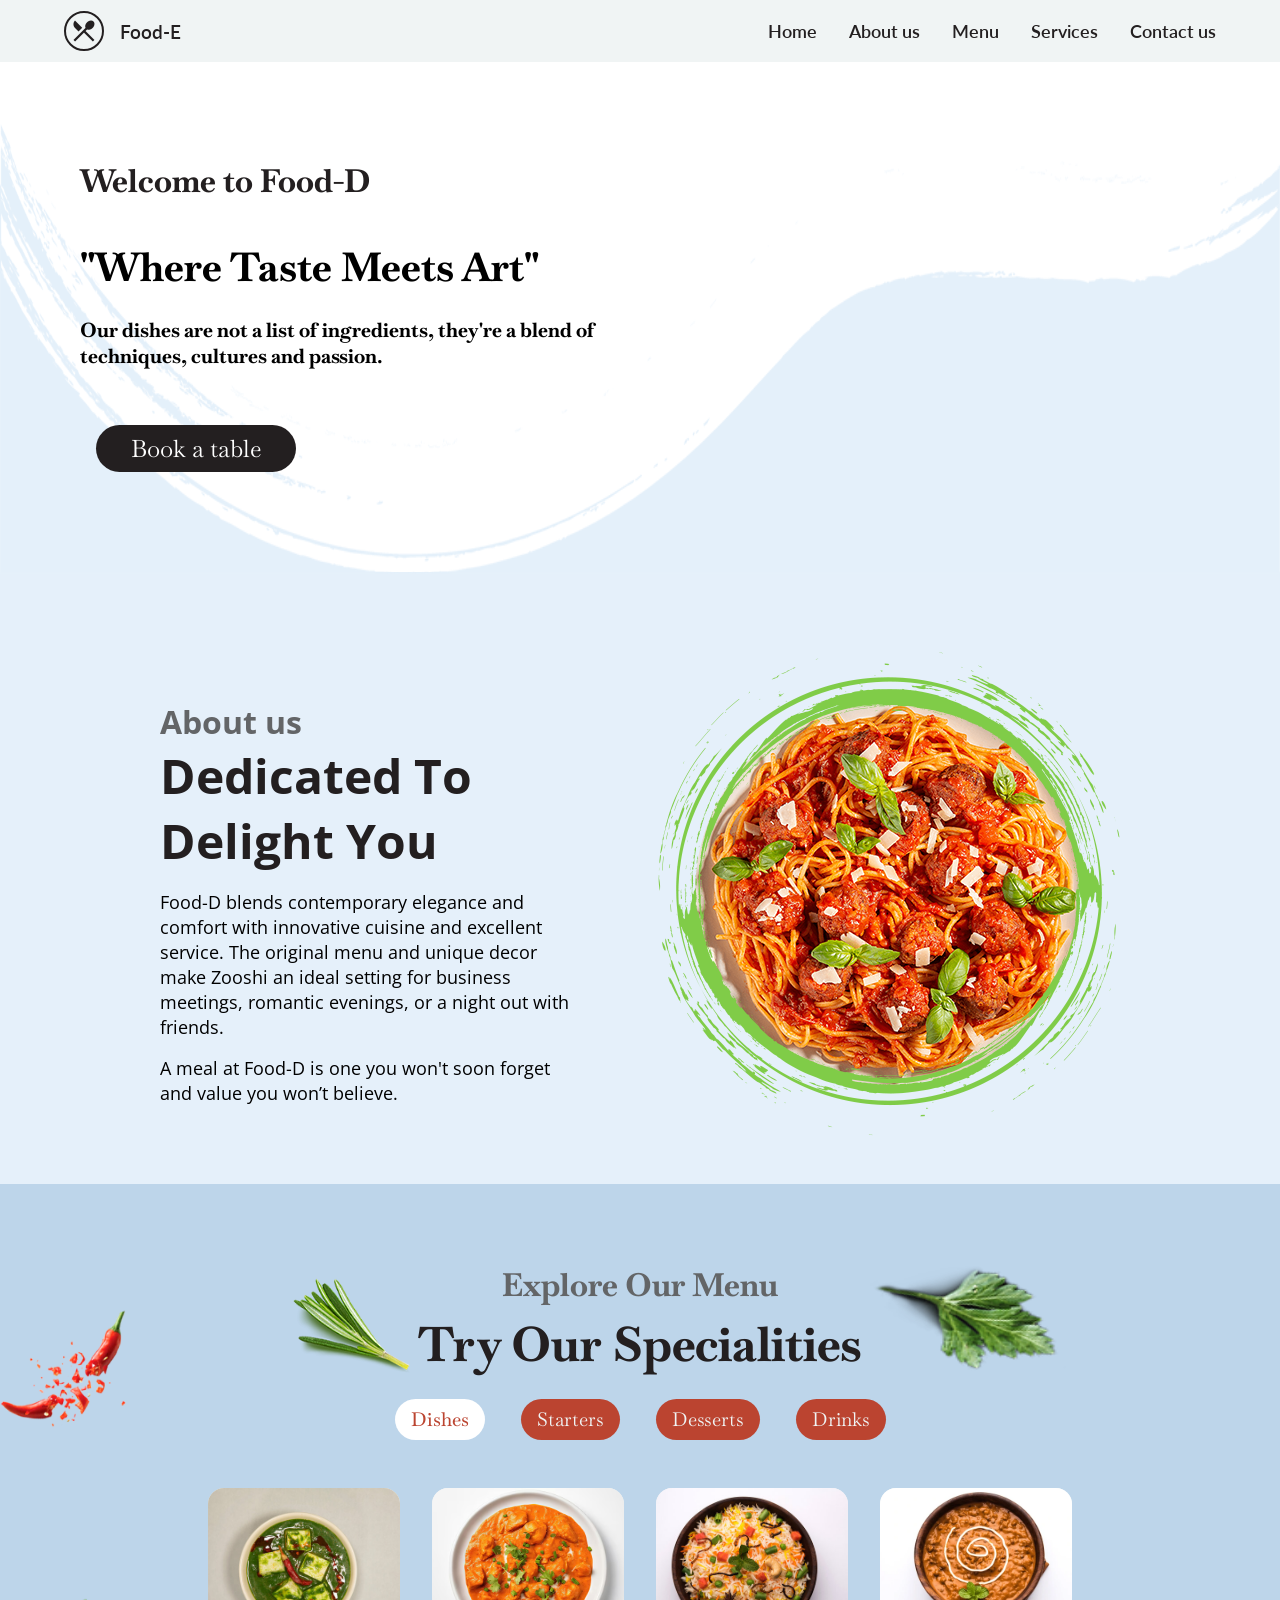
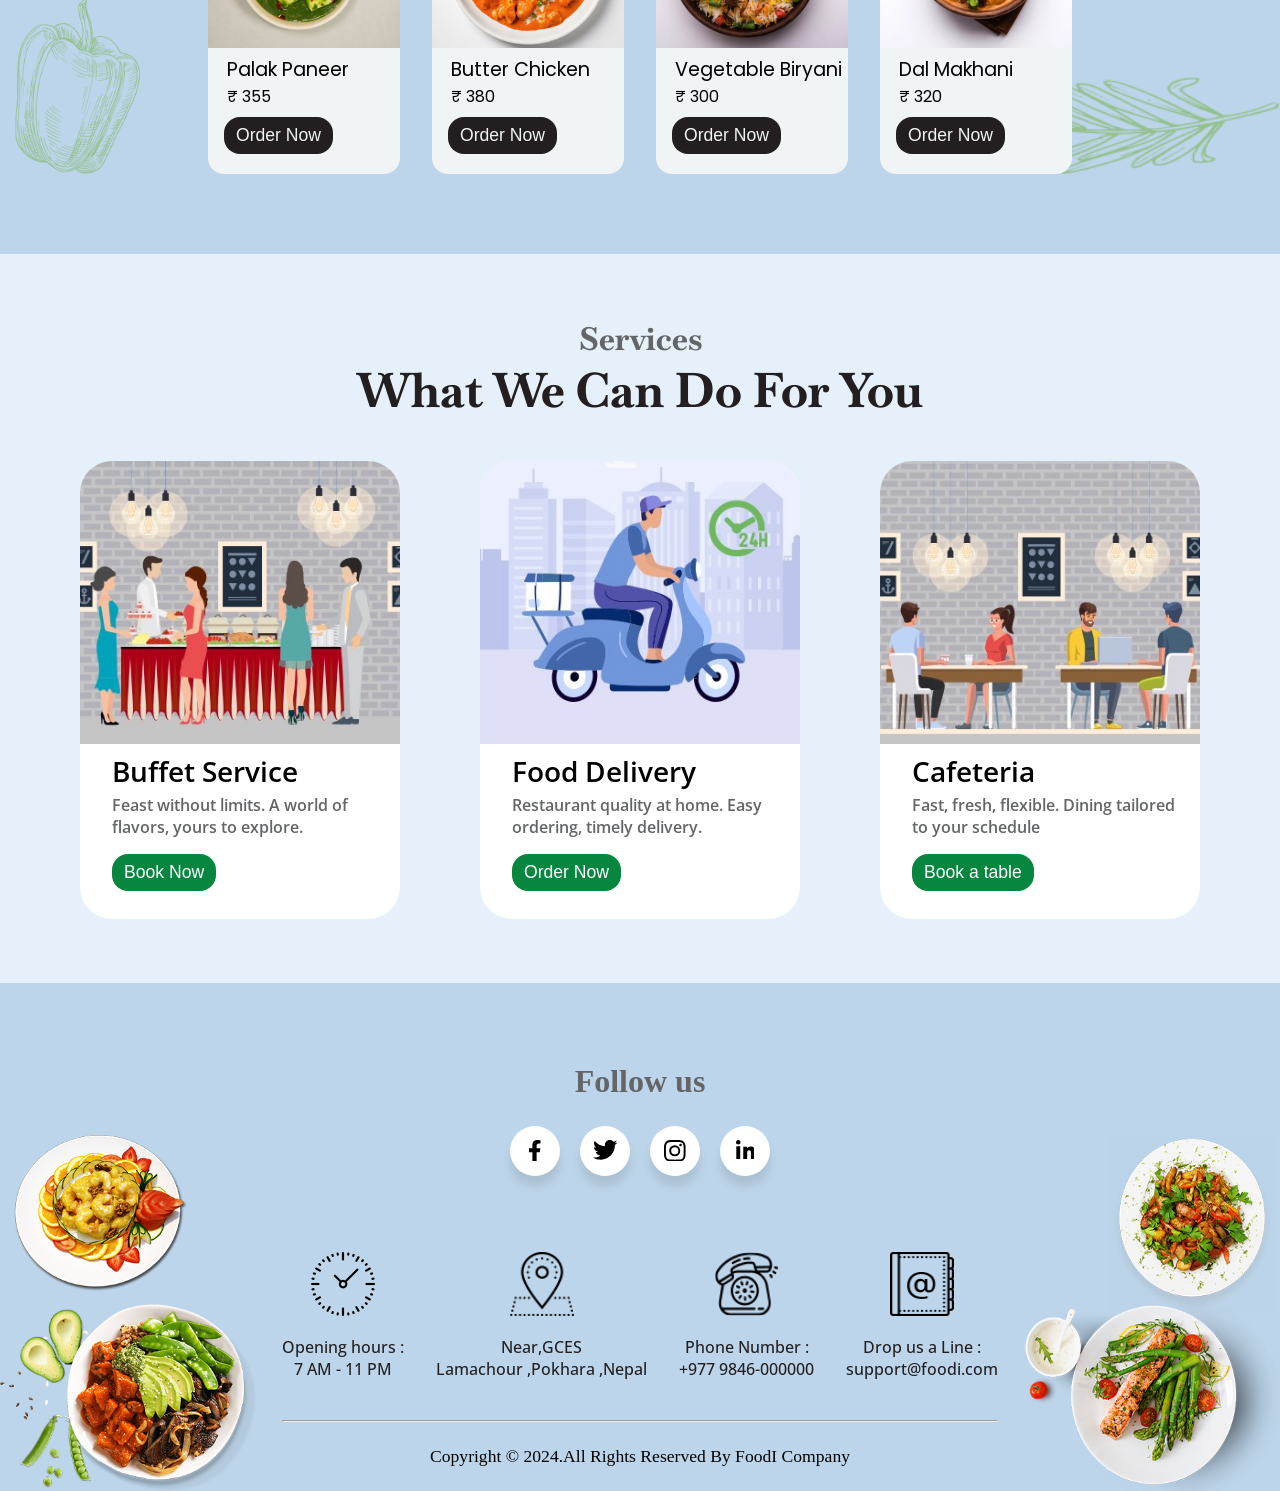
==== index.html @ cd5e3d73 "File Re-Uploaded" ====
<!DOCTYPE html>
<html lang="en">

<head>
  <meta charset="UTF-8">
  <meta name="viewport" content="width=device-width, initial-scale=1.0">
  <title>FOOD-E </title>
  <link rel="preconnect" href="https://fonts.googleapis.com">
  <link rel="preconnect" href="https://fonts.gstatic.com" crossorigin>
  <link
    href="https://fonts.googleapis.com/css2?family=Baskervville:ital@0;1&family=Lato:ital,wght@0,100;0,300;0,400;0,700;0,900;1,100;1,300;1,400;1,700;1,900&family=Open+Sans:ital,wght@0,300..800;1,300..800&family=Playfair+Display:ital,wght@0,400..900;1,400..900&display=swap"
    rel="stylesheet">
  <link rel="stylesheet"
    href="https://fonts.googleapis.com/css2?family=Material+Symbols+Outlined:opsz,wght,FILL,GRAD@20..48,100..700,0..1,-50..200" />
  <link
    href="https://fonts.googleapis.com/css2?family=Poppins:ital,wght@0,100;0,200;0,300;0,400;0,500;0,600;0,700;0,800;0,900;1,100;1,200;1,300;1,400;1,500;1,600;1,700;1,800;1,900&display=swap"
    rel="stylesheet">
  <link rel="stylesheet" href="https://cdnjs.cloudflare.com/ajax/libs/font-awesome/6.4.0/css/all.min.css">
  <link rel="stylesheet" href="style.css">

</head>

<body>
  <header>
    <div class="brand">
      <span class="material-symbols-outlined" id="logo">
        restaurant_menu
      </span>
      <span class="brand-name">Food-E</span>
    </div>
    <nav class="desktop-nav">
      <a href="#home">Home</a>
      <a href="#about-us">About us</a>
      <a href="#menu">Menu</a>
      <a href="#services">Services</a>
      <a href="#contact-us">Contact us</a>
    </nav>
  </header>


  <main>
    <!-- home -->
    <div class="home" id="home">
      <div class="hero-section">
        <h3>Welcome to Food-D</h3>
        <h1>"Where Taste Meets Art"</h1>
        <h6>Our dishes are not a list of ingredients, they're a blend of techniques, cultures and passion.</h6>
        <button class="book-table">Book a table</button>
      </div>
      <img src="images/home-bottom.png" alt="image" srcset="" class="home-bottom-image">
    </div>

    <!-- about us -->
    <div class="about-us" id="about-us">
      <div class="about-info">
        <h3>About us</h3>
        <h2>Dedicated To Delight You</h2>
        <p>Food-D blends contemporary elegance and comfort with innovative cuisine and excellent service. The
          original menu and unique decor make Zooshi an ideal setting for business meetings, romantic evenings, or a
          night out with friends.</p>
        <p>A meal at Food-D is one you won't soon forget and value you won’t believe.</p>
      </div>
      <img src="images/about.png" alt="" srcset="" loading="lazy">
    </div>

    <!-- menu -->
    <div class="menu" id="menu">
      <div class="menu-details">

        <h3>Explore Our Menu</h3>
        <h2>Try Our Specialities</h2>

        <div class="menu-tab">
          <button class="dishes-btn active-btn">Dishes</button>
          <button class="starters-btn">Starters</button>
          <button class="desserts-btn">Desserts</button>
          <button class="drinks-btn">Drinks</button>
        </div>
      <div class="dishes">
  <!-- menu-card 1 -->
  <div class="menu-card">
    <img src="images/dishes/Palak-Paneer.jpg" alt="image" loading="lazy">
    <div class="menu-card-text">
      <p class="item-name">Palak Paneer</p>
      <p class="price">&#8377; 355</p>
    </div>
    <button class="order-btn" data-item="Palak Paneer" data-price="355">Order Now</button>
  </div>
  <!-- menu-card 2 -->
  <div class="menu-card">
    <img src="images/dishes/butter-chicken.avif" alt="image" loading="lazy">
    <div class="menu-card-text">
      <p class="item-name">Butter Chicken</p>
      <p class="price">&#8377; 380</p>
    </div>
    <button class="order-btn" data-item="Butter Chicken" data-price="380">Order Now</button>
  </div>
  <!-- menu-card 3 -->
  <div class="menu-card">
    <img src="images/dishes/vegetable biryani.jpg" alt="image" loading="lazy">
    <div class="menu-card-text">
      <p class="item-name">Vegetable Biryani</p>
      <p class="price">&#8377; 300</p>
    </div>
    <button class="order-btn" data-item="Vegetable Biryani" data-price="300">Order Now</button>
  </div>
  <!-- menu-card 4 -->
  <div class="menu-card">
    <img src="images/dishes/dal-makhani.webp" alt="image" loading="lazy">
    <div class="menu-card-text">
      <p class="item-name">Dal Makhani</p>
      <p class="price">&#8377; 320</p>
    </div>
    <button class="order-btn" data-item="Dal Makhani" data-price="320">Order Now</button>
  </div>
</div>

<div class="starters hide">
  <!-- menu-card 1 -->
  <div class="menu-card">
    <img src="images/starters/spring-rolls.jpg" alt="image" loading="lazy">
    <div class="menu-card-text">
      <p class="item-name">Spring Rolls</p>
      <p class="price">&#8377; 180</p>
    </div>
    <button class="order-btn" data-item="Spring Rolls" data-price="180">Order Now</button>
  </div>
  <!-- menu-card 2 -->
  <div class="menu-card">
    <img src="images/starters/Papdi-Chat.jpg" alt="image" loading="lazy">
    <div class="menu-card-text">
      <p class="item-name">Papdi Chat</p>
      <p class="price">&#8377; 150</p>
    </div>
    <button class="order-btn" data-item="Papdi Chat" data-price="150">Order Now</button>
  </div>
  <!-- menu-card 3 -->
  <div class="menu-card">
    <img src="images/starters/paneer-tikka.jpg" alt="image" loading="lazy">
    <div class="menu-card-text">
      <p class="item-name">Paneer Tikka</p>
      <p class="price">&#8377; 240</p>
    </div>
    <button class="order-btn" data-item="Paneer Tikka" data-price="240">Order Now</button>
  </div>
  <!-- menu-card 4 -->
  <div class="menu-card">
    <img src="images/starters/cheese-balls.jpg" alt="image" loading="lazy">
    <div class="menu-card-text">
      <p class="item-name">Cheese Balls</p>
      <p class="price">&#8377; 190</p>
    </div>
    <button class="order-btn" data-item="Cheese Balls" data-price="190">Order Now</button>
  </div>
</div>

<div class="desserts hide">
  <!-- menu-card 1 -->
  <div class="menu-card">
    <img src="images/desserts/rasmalai.jpg" alt="image" loading="lazy">
    <div class="menu-card-text">
      <p class="item-name">Rasmalai</p>
      <p class="price">&#8377; 130</p>
    </div>
    <button class="order-btn" data-item="Rasmalai" data-price="130">Order Now</button>
  </div>
  <!-- menu-card 2 -->
  <div class="menu-card">
    <img src="images/desserts/gajar-ka-halwa.jpg" alt="image" loading="lazy">
    <div class="menu-card-text">
      <p class="item-name">Gajar ka Halwa</p>
      <p class="price">&#8377; 140</p>
    </div>
    <button class="order-btn" data-item="Gajar ka Halwa" data-price="140">Order Now</button>
  </div>
  <!-- menu-card 3 -->
  <div class="menu-card">
    <img src="images/desserts/Mango-Kulfi.jpg" alt="image" loading="lazy">
    <div class="menu-card-text">
      <p class="item-name">Mango Kulfi</p>
      <p class="price">&#8377; 100</p>
    </div>
    <button class="order-btn" data-item="Mango Kulfi" data-price="100">Order Now</button>
  </div>
  <!-- menu-card 4 -->
  <div class="menu-card">
    <img src="images/desserts/kheer.jpg" alt="image" loading="lazy">
    <div class="menu-card-text">
      <p class="item-name">Kheer</p>
      <p class="price">&#8377; 120</p>
    </div>
    <button class="order-btn" data-item="Kheer" data-price="120">Order Now</button>
  </div>
</div>

<div class="drinks hide">
  <!-- menu-card 1 -->
  <div class="menu-card">
    <img src="images/drinks/masala-chai.jpg" alt="image" loading="lazy">
    <div class="menu-card-text">
      <p class="item-name">Masala Chai</p>
      <p class="price">&#8377; 50</p>
    </div>
    <button class="order-btn" data-item="Masala Chai" data-price="50">Order Now</button>
  </div>
  <!-- menu-card 2 -->
  <div class="menu-card">
    <img src="images/drinks/cold-coffee.jpg" alt="image" loading="lazy">
    <div class="menu-card-text">
      <p class="item-name">Cold Coffee</p>
      <p class="price">&#8377; 120</p>
    </div>
    <button class="order-btn" data-item="Cold Coffee" data-price="120">Order Now</button>
  </div>
  <!-- menu-card 3 -->
  <div class="menu-card">
    <img src="images/drinks/lassi.jpg" alt="image" loading="lazy">
    <div class="menu-card-text">
      <p class="item-name">Lassi</p>
      <p class="price">&#8377; 80</p>
    </div>
    <button class="order-btn" data-item="Lassi" data-price="80">Order Now</button>
  </div>
  <!-- menu-card 4 -->
  <div class="menu-card">
    <img src="images/drinks/orange-juice.jpg" alt="image" loading="lazy">
    <div class="menu-card-text">
      <p class="item-name">Orange Juice</p>
      <p class="price">&#8377; 100</p>
    </div>
    <button class="order-btn" data-item="Orange Juice" data-price="100">Order Now</button>
  </div>
</div>


        </div></div>
        <div class="order-overlay"></div>
<!--Order form-->
    <div class="order-form">
        <h2>Order Form</h2>
        <img src="logo.png" alt="Company Logo" width="100">
        <p>Order ID: <span id="order-id"></span></p>
        <form id="order-details">
            <label for="customer-name">Customer Name:</label>
            <input type="text" id="customer-name" name="customer-name" required><br><br>
            <label for="customer-address">Customer Address:</label>
            <input type="text" id="customer-address" name="customer-address" required><br><br>
            <div id="order-items"></div>
            <p>Total: $<span id="total-amount">0</span></p>
            <button type="button" id="add-more-items">Add More Items</button>
            <button type="button" id="place-order">Order Now</button>
            <button type="button" id="cancel-order">Cancel</button>
        </form>
    </div>
    <!--Order FRom ends-->
    <!--Book table-->
    <div class="table-reservation-form" id="reservation-popup">
      <h2>Table Reservation</h2>
      <img src="logo.png" alt="Company Logo" width="100">
      <p>Confirmation ID: <span id="confirmation-id"></span></p>
      <form id="table-reservation" enctype="multipart/form-data">
          <label for="customer-name">Customer Name:</label>
          <input type="text" id="customer-name" name="customer-name" required><br><br>
          <label for="customer-address">Customer Address:</label>
          <input type="text" id="customer-address" name="customer-address" required><br><br>
          <label for="phone-number">Phone Number:</label>
          <input type="text" id="phone-number" name="phone-number" required><br><br>
          <label for="time-slot">Time Slot:</label>
          <select id="time-slot" name="time-slot" required>
              <option value="12:00 PM">12:00 PM</option>
              <option value="1:00 PM">1:00 PM</option>
              <option value="2:00 PM">2:00 PM</option>
              <option value="6:00 PM">6:00 PM</option>
              <option value="7:00 PM">7:00 PM</option>
              <option value="8:00 PM">8:00 PM</option>
          </select><br><br>
          <label for="signature">Signature:</label>
          <input type="file" id="signature" name="signature" accept="image/png, image/jpeg"><br><br>
          <button type="button" id="confirm-reservation">Confirm Reservation</button>
          <button type="button" id="cancel-reservation">Cancel</button>
      </form>
  </div>
  
    <!--Book table ends-->
    <!-- services -->
    <div class="services" id="services">
      <div class="services-head">
        <h3>Services</h3>
        <h2>What We Can Do For You</h2>
      </div>

      <div class="services-body">

        <div class="services-menu-card">
          <img src="images/services/buffet-service.jpg" alt="image" loading="lazy">
          <div class="service-menu-card-body">
            <p class="service-name">Buffet Service</p>
            <p class="service-desciption">Feast without limits. A world of flavors, yours to explore.</p>
            <button class="order-btn" data-item="Per Plate" data-price="150">Book Now</button>
          </div>
        </div>

        <div class="services-menu-card">
          <img src="images/services/delivery-service.jpg" alt="image" loading="lazy">
          <div class="service-menu-card-body">
            <p class="service-name">Food Delivery</p>
            <p class="service-desciption">Restaurant quality at home. Easy ordering, timely delivery.</p>
            <button class="order-btn" data-item="Delivery Charge" data-price="50">Order Now</button>
          </div>
        </div>

        <div class="services-menu-card">
          <img src="images/services/cafeteria-service.jpg" alt="image" loading="lazy">
          <div class="service-menu-card-body">
            <p class="service-name">Cafeteria</p>
            <p class="service-desciption">Fast, fresh, flexible. Dining tailored to your schedule</p>
            <button class="book-table">Book a table</button>
          </div>
        </div>

      </div>

    </div>
  </main>
 
  <footer>
    <div class="contact-us" id="contact-us">

      <div class="follow">
        <h3>Follow us</h3>
        <ul class="wrapper">

          <li class="icon facebook">
            <span class="tooltip">Facebook</span>
            <svg viewBox="0 0 320 512" height="1.2em" fill="currentColor" xmlns="http://www.w3.org/2000/svg">
              <path
                d="M279.14 288l14.22-92.66h-88.91v-60.13c0-25.35 12.42-50.06 52.24-50.06h40.42V6.26S260.43 0 225.36 0c-73.22 0-121.08 44.38-121.08 124.72v70.62H22.89V288h81.39v224h100.17V288z">
              </path>
            </svg>
          </li>

          <li class="icon twitter">
            <span class="tooltip">Twitter</span>
            <svg height="1.8em" fill="currentColor" viewBox="0 0 48 48" xmlns="http://www.w3.org/2000/svg"
              class="twitter">
              <path
                d="M42,12.429c-1.323,0.586-2.746,0.977-4.247,1.162c1.526-0.906,2.7-2.351,3.251-4.058c-1.428,0.837-3.01,1.452-4.693,1.776C34.967,9.884,33.05,9,30.926,9c-4.08,0-7.387,3.278-7.387,7.32c0,0.572,0.067,1.129,0.193,1.67c-6.138-0.308-11.582-3.226-15.224-7.654c-0.64,1.082-1,2.349-1,3.686c0,2.541,1.301,4.778,3.285,6.096c-1.211-0.037-2.351-0.374-3.349-0.914c0,0.022,0,0.055,0,0.086c0,3.551,2.547,6.508,5.923,7.181c-0.617,0.169-1.269,0.263-1.941,0.263c-0.477,0-0.942-0.054-1.392-0.135c0.94,2.902,3.667,5.023,6.898,5.086c-2.528,1.96-5.712,3.134-9.174,3.134c-0.598,0-1.183-0.034-1.761-0.104C9.268,36.786,13.152,38,17.321,38c13.585,0,21.017-11.156,21.017-20.834c0-0.317-0.01-0.633-0.025-0.945C39.763,15.197,41.013,13.905,42,12.429">
              </path>
            </svg>
          </li>

          <li class="icon instagram">
            <span class="tooltip">Instagram</span>
            <svg xmlns="http://www.w3.org/2000/svg" height="1.2em" fill="currentColor" class="bi bi-instagram"
              viewBox="0 0 16 16">
              <path
                d="M8 0C5.829 0 5.556.01 4.703.048 3.85.088 3.269.222 2.76.42a3.917 3.917 0 0 0-1.417.923A3.927 3.927 0 0 0 .42 2.76C.222 3.268.087 3.85.048 4.7.01 5.555 0 5.827 0 8.001c0 2.172.01 2.444.048 3.297.04.852.174 1.433.372 1.942.205.526.478.972.923 1.417.444.445.89.719 1.416.923.51.198 1.09.333 1.942.372C5.555 15.99 5.827 16 8 16s2.444-.01 3.298-.048c.851-.04 1.434-.174 1.943-.372a3.916 3.916 0 0 0 1.416-.923c.445-.445.718-.891.923-1.417.197-.509.332-1.09.372-1.942C15.99 10.445 16 10.173 16 8s-.01-2.445-.048-3.299c-.04-.851-.175-1.433-.372-1.941a3.926 3.926 0 0 0-.923-1.417A3.911 3.911 0 0 0 13.24.42c-.51-.198-1.092-.333-1.943-.372C10.443.01 10.172 0 7.998 0h.003zm-.717 1.442h.718c2.136 0 2.389.007 3.232.046.78.035 1.204.166 1.486.275.373.145.64.319.92.599.28.28.453.546.598.92.11.281.24.705.275 1.485.039.843.047 1.096.047 3.231s-.008 2.389-.047 3.232c-.035.78-.166 1.203-.275 1.485a2.47 2.47 0 0 1-.599.919c-.28.28-.546.453-.92.598-.28.11-.704.24-1.485.276-.843.038-1.096.047-3.232.047s-2.39-.009-3.233-.047c-.78-.036-1.203-.166-1.485-.276a2.478 2.478 0 0 1-.92-.598 2.48 2.48 0 0 1-.6-.92c-.109-.281-.24-.705-.275-1.485-.038-.843-.046-1.096-.046-3.233 0-2.136.008-2.388.046-3.231.036-.78.166-1.204.276-1.486.145-.373.319-.64.599-.92.28-.28.546-.453.92-.598.282-.11.705-.24 1.485-.276.738-.034 1.024-.044 2.515-.045v.002zm4.988 1.328a.96.96 0 1 0 0 1.92.96.96 0 0 0 0-1.92zm-4.27 1.122a4.109 4.109 0 1 0 0 8.217 4.109 4.109 0 0 0 0-8.217zm0 1.441a2.667 2.667 0 1 1 0 5.334 2.667 2.667 0 0 1 0-5.334z">
              </path>
            </svg>
          </li>

          <li class="icon linkedin">
            <span class="tooltip">LinkedIn</span>
            <svg viewBox="0 0 448 512" height="1.2em" fill="currentColor" xmlns="http://www.w3.org/2000/svg">
              <path
                d="M100.28 448H7.4V149.3h92.88zm-46.44-339C24.23 109 0 84.77 0 54.5S24.23 0 53.84 0s53.84 24.23 53.84 54.5-24.23 54.5-53.84 54.5zM447.95 448h-92.68V302.4c0-34.7-12.38-58.4-43.3-58.4-23.62 0-37.6 15.9-43.7 31.3-2.3 5.5-2.9 13.2-2.9 20.9V448h-92.8s1.2-262.9 0-290.2h92.8v41.1c12.3-19 34.4-46.1 83.7-46.1 61.1 0 106.9 39.8 106.9 125.3V448z">
              </path>
            </svg>
          </li>
        </ul>

      </div>

      <div class="contact-body">

        <div class="timing">
          <img src="icons/timing.png" alt="image">
          <p>Opening hours : </p>
          <p>7 AM - 11 PM</p>
        </div>

        <div class="location">
          <img src="icons/location.png" alt="image">
          <p>Near,GCES</p>
          <p>Lamachour ,Pokhara ,Nepal</p>
        </div>

        <div class="phone">
          <img src="icons/phone.png" alt="image">
          <p>Phone Number :</p>
          <p>+977 9846-000000</p>
        </div>

        <div class="email">
          <img src="icons/email.png" alt="image">
          <p>Drop us a Line :</p>
          <p>support@foodi.com</p>
        </div>

      </div>

      <hr>

    </div>

    

    <div class="copyright">
      Copyright &copy; 2024.All Rights Reserved By FoodI Company
    </div>
  </footer>

  <script src="script.js"></script>
</body>

</html>
---- style.css ----
* {
  margin: 0;
  padding: 0;
  box-sizing: border-box;
  text-decoration: none;
  font-style: normal;
}
:root {
  --black: #231f20;
  --blue: #e5f0faff;
  --navy-blue: #bdd5ea;
  --light: #f0f4f4ff;
  --platinum: #e1e7e7ff;
  --gray: rgb(99, 101, 103);
  --red: #bb4430;
  --green: #28c76f;
  --dark-green: #06863f;
  --white: #ffffff;
}

/* header */
header {
  font-family: "Lato", sans-serif;
  font-weight: 600;
  display: flex;
  align-items: center;
  justify-content: space-between;
  position: fixed;
  top: 0px;
  z-index: 100;
  width: 100%;
  font-size: 1.1rem;
  background-color: var(--light);
  color: var(--black);
  padding: 0 4rem;
}
.brand {
  display: flex;
  align-items: center;
  gap: 1rem;
  font-size: 1.2rem;
}
#logo {
  font-size: 1.75rem;
  border-radius: 50%;
  padding: 0.25rem;
  border: 2px solid var(--black);
  margin: 0.7rem 0;
}
nav {
  display: flex;
  gap: 2rem;
}
nav a {
  color: var(--black);
}
nav a:hover {
  color: var(--green);
}


/* home */
.home {
  padding-top: 5rem;
  font-family: "Baskervville", serif;
  display: flex;
  background-image: url("images/home.jpg");
  background-position: right;
  background-size: cover;
  background-repeat: no-repeat;
  position: relative;
}
.hero-section {
  display: flex;
  flex-direction: column;
  justify-content: center;
  padding: 5rem;
  font-size: 1.25rem;
  max-width: 55%;
  z-index: 1;
}
.hero-section h3 {
  color: var(--black);
}
.hero-section h1 {
  margin-top: 2.5rem;
  margin-bottom: 1.5rem;
}
.hero-section h6 {
  font-size: 1.25rem;
}
.hero-section button {
  font-family: "Baskervville", serif;
  width: 12.5rem;
  font-size: 1.5rem;
  background-color: var(--black);
  color: var(--white);
  border-radius: 5rem;
  padding: 0.5rem;
  margin-top: 3.5rem;
  border: none;
}
button:hover {
  opacity: 0.8;
  cursor: pointer;
}
.home-bottom-image {
  height: 50vh;
  width: 100%;
  position: absolute;
  bottom: -2px;
}



/* about us */
.about-us {
  background-color: var(--blue);
  display: flex;
  padding: 5rem 10rem 0;
  gap: 5rem;
  font-family: "Open Sans", sans-serif;
  padding-bottom: 3rem;
}
h3 {
  font-size: 2rem;
  color: var(--gray);
}
h2 {
  color: var(--black);
  font-size: 3rem;
}
.about-info h3 {
  padding-top: 3rem;
}
.about-info p {
  font-size: 1.15rem;
  margin-top: 1rem;
}

/* menu */
.menu {
  display: flex;
  background-color: var(--navy-blue);
  justify-content: space-between;
  font-family: "Baskervville", serif;
  padding: 5rem 0;
}

.menu-details {
  flex: 1;
  display: flex;
  flex-direction: column;
  align-items: center;
  background-image: url("images/menu-left.png"), url("images/menu-right.png");
  background-position: left center, right center;
  background-repeat: no-repeat;
  background-size: 32% 100%;
}
.menu-details h3 {
  margin-bottom: 0.5rem;
}
.menu-tab {
  margin-top: 1.5rem;
}
.menu-tab button {
  font-family: "Baskervville", serif;
  font-size: 1.2rem;
  margin: 0 1rem;
  padding: 0.5rem 1rem;
  border-radius: 2rem;
  border: none;
}
.dishes-btn,
.starters-btn,
.desserts-btn,
.drinks-btn {
  background-color: var(--red);
  color: var(--light);
}

.dishes,
.starters,
.desserts,
.drinks {
  margin-top: 3rem;
  display: flex;
}
.menu-card {
  background-color: var(--light);
  margin: 0 1rem;
  border-radius: 1rem;
  overflow: hidden;
  font-family: "Poppins", sans-serif;
  width: 25%;
  height: 100%;
}
.menu-card:hover {
  transform: translateY(-0.5rem);
  transition: all 0.2s linear;
  box-shadow: 0px 0px 15px 5px rgba(128, 128, 128, 0.5);
}
.menu-card img {
  height: 10rem;
  width: 15vw;
  object-fit: cover;
  object-position: center;
}
.menu-card-text {
  padding-left: 1.2rem;
}
.item-name {
  font-size: 1.2rem;
}
.order-btn {
  margin: 0.5rem 0 1.25rem 1rem;
  font-size: 1.1rem;
  padding: 0.5rem 0.75rem;
  border-radius: 1rem;
  background-color: var(--black);
  color: var(--light);
  border: none;
}


/* services */
.services {
  font-weight: 600;
  width: 100%;
  padding: 4rem 0rem;
  display: flex;
  flex-direction: column;
  align-items: center;
  background-color: var(--blue);
}
.services-head {
  text-align: center;
  font-family: "Baskervville", serif;
}
.services-body {
  margin-top: 2.5rem;
  display: flex;
  gap: 5rem;
  justify-content: center;
  font-family: "Open Sans", sans-serif;
}
.services-menu-card {
  background-color: var(--white);
  border-radius: 2rem;
  width: 25%;
  overflow: hidden;
  display: flex;
  flex-direction: column;
  justify-content: center;
}
.services-menu-card:hover {
  transform: translateY(-1rem);
  transition: all 0.2s linear;
  box-shadow: 0px 0px 15px 5px rgba(128, 128, 128, 0.5);
}
.service-menu-card-body {
  padding: 0.5rem 1rem;
}
.services-menu-card img {
  width: 100%;
  height: 100%;
}
.service-name {
  font-size: 1.75rem;
  padding-left: 1rem;
  color: var(--text-primary);
}
.service-desciption {
  color: var(--gray);
  padding-left: 1rem;
  padding-top: 0.25rem;
  padding-bottom: 0.5rem;
}
.service-menu-card-body button {
  color: var(--white);
  background-color: var(--dark-green);
}

/* footer */
footer{
  background-image: url("images/contact-left.png"), url("images/contact-right.png");
  background-position: left bottom, right bottom;
  background-repeat: no-repeat;
  background-size: 20% 70%;
  background-color: var(--navy-blue);
  padding: 5rem 0 1.5rem;
  display: flex;
  flex-direction: column;
  align-items: center;
}
.contact-body{
  display: flex;
  gap: 2rem;
  color: var(--black);
  font-weight: 500;
  font-family: "Open Sans", sans-serif;
  margin: 2rem 0 2.5rem;
}
.contact-body img {
  filter: brightness(0) saturate(100%);
  width: 4rem;
  height: 4rem;
  margin-bottom: 1.25rem;
}

.timing,.location,.phone,.email{
  display: flex;
  flex-direction: column;
  align-items: center;
}
.copyright{
  font-size: 1.1rem;
  margin-top: 1.5rem;
}

/* follow */
.follow{
  display: flex;
  flex-direction: column;
  align-items: center;
}
.wrapper {
  display: inline-flex;
  list-style: none;
  height: 120px;
  width: 100%;
  padding-top: 1rem;
  font-family: "Poppins", sans-serif;
  justify-content: center;
}

.wrapper .icon {
  position: relative;
  background: #fff;
  border-radius: 50%;
  margin: 10px;
  width: 50px;
  height: 50px;
  font-size: 18px;
  display: flex;
  justify-content: center;
  align-items: center;
  flex-direction: column;
  box-shadow: 0 10px 10px rgba(0, 0, 0, 0.1);
  cursor: pointer;
  transition: all 0.2s cubic-bezier(0.68, -0.55, 0.265, 1.55);
}

.wrapper .tooltip {
  position: absolute;
  top: 0;
  font-size: 14px;
  background: #fff;
  color: #fff;
  padding: 5px 8px;
  border-radius: 5px;
  box-shadow: 0 10px 10px rgba(0, 0, 0, 0.1);
  opacity: 0;
  pointer-events: none;
  transition: all 0.3s cubic-bezier(0.68, -0.55, 0.265, 1.55);
}

.wrapper .tooltip::before {
  position: absolute;
  content: "";
  height: 8px;
  width: 8px;
  background: #fff;
  bottom: -3px;
  left: 50%;
  transform: translate(-50%) rotate(45deg);
  transition: all 0.3s cubic-bezier(0.68, -0.55, 0.265, 1.55);
}

.wrapper .icon:hover .tooltip {
  top: -45px;
  opacity: 1;
  visibility: visible;
  pointer-events: auto;
}

.wrapper .icon:hover span,
.wrapper .icon:hover .tooltip {
  text-shadow: 0px -1px 0px rgba(0, 0, 0, 0.1);
}

.wrapper .facebook:hover,
.wrapper .facebook:hover .tooltip,
.wrapper .facebook:hover .tooltip::before {
  background: #1877f2;
  color: #fff;
}

.wrapper .twitter:hover,
.wrapper .twitter:hover .tooltip,
.wrapper .twitter:hover .tooltip::before {
  background: #1da1f2;
  color: #fff;
}

.wrapper .instagram:hover,
.wrapper .instagram:hover .tooltip,
.wrapper .instagram:hover .tooltip::before {
  background: #e4405f;
  color: #fff;
}
.wrapper .linkedin:hover,
.wrapper .linkedin:hover .tooltip,
.wrapper .linkedin:hover .tooltip::before {
  background: #0a66c2;
  color: #fff;
}

/* for showing change in menu category */
.active-btn {
  font-weight: 500;
  background-color: var(--white);
  color: var(--red);
}
.hide {
  display: none;
}
/*Order Form Css */
.order-form {
  display: none;
  position: fixed;
  top: 50%;
  left: 50%;
  transform: translate(-50%, -50%);
  background-color: white;
  padding: 20px;
  border: 2px solid #b51111;
  z-index: 1000;
}
.order-overlay {
  display: none;
  position: fixed;
  top: 0;
  left: 0;
  width: 100%;
  height: 100%;
  background: rgba(0, 0, 0, 0.5);
  z-index: 999;
}
/* CSS for Order Form */
.order-form {
  max-width: 600px;
  margin: 0 auto;
  padding: 20px;
  background-color: #f9f9f9;
  border: 1px solid #ccc;
  box-shadow: 0 0 10px rgba(0, 0, 0, 0.1);
  font-family: Arial, sans-serif;
}

.order-form h2 {
  text-align: center;
  font-size: 24px;
  color: #333;
}

.order-form img {
  display: block;
  margin: 0 auto;
  width: 100px;
  height: auto;
  margin-bottom: 10px;
}

.order-form p {
  font-size: 16px;
  color: #555;
}

.order-form #order-id {
  font-weight: bold;
}

.order-form form {
  margin-top: 20px;
}

.order-form label {
  display: block;
  margin-bottom: 8px;
}

.order-form input[type="text"], 
.order-form input[type="number"] {
  width: calc(100% - 20px);
  padding: 8px;
  margin-bottom: 10px;
  font-size: 14px;
  border: 1px solid #ccc;
  border-radius: 4px;
}

.order-form input[type="text"]:focus, 
.order-form input[type="number"]:focus {
  outline: none;
  border-color: #66afe9;
  box-shadow: 0 0 8px rgba(102, 175, 233, 0.6);
}

.order-form #order-items {
  margin-bottom: 10px;
}

.order-form #total-amount {
  font-weight: bold;
}

.order-form button {
  padding: 10px 20px;
  font-size: 16px;
  color: #fff;
  background-color: #007bff;
  border: none;
  border-radius: 4px;
  cursor: pointer;
  margin-right: 10px;
}

.order-form button:hover {
  background-color: #0056b3;
}

.order-form #add-more-items {
  background-color: #28a745;
}

.order-form #add-more-items:hover {
  background-color: #218838;
}

.order-form #place-order {
  background-color: #dc3545;
}

.order-form #place-order:hover {
  background-color: #c82333;
}

.order-form #cancel-order {
  background-color: #6c757d;
}

.order-form #cancel-order:hover {
  background-color: #5a6268;
}
/*Book table Form*/
.book-table{
  margin: 0.5rem 0 1.25rem 1rem;
  font-size: 1.1rem;
  padding: 0.5rem 0.75rem;
  border-radius: 1rem;
  background-color: var(--black);
  color: var(--light);
  border: none;
}
/* Overlay */
.table-reservation-overlay {
  display: none;
  position: fixed;
  top: 0;
  left: 0;
  width: 100%;
  height: 100%;
  background: rgba(0, 0, 0, 0.5);
  z-index: 999;
}

/* Form */
.table-reservation-form {
  display: none;
  position: fixed;
  top: 50%;
  left: 50%;
  transform: translate(-50%, -50%);
  max-width: 400px;
  padding: 20px;
  background-color: #f9f9f9;
  border: 2px solid #b51111;
  z-index: 1000;
  box-shadow: 0 0 10px rgba(0, 0, 0, 0.1);
}

.table-reservation-form h2 {
  text-align: center;
  font-size: 24px;
  color: #333;
}

.table-reservation-form img {
  display: block;
  margin: 0 auto;
  width: 100px;
  height: auto;
  margin-bottom: 10px;
}

.table-reservation-form p {
  text-align: center;
  font-size: 16px;
  color: #555;
}

.table-reservation-form #confirmation-id {
  font-weight: bold;
}

.table-reservation-form form {
  margin-top: 20px;
}

.table-reservation-form label {
  display: block;
  margin-bottom: 8px;
}

.table-reservation-form input[type="text"],
.table-reservation-form input[type="number"] {
  width: calc(100% - 20px);
  padding: 8px;
  margin-bottom: 10px;
  font-size: 14px;
  border: 1px solid #ccc;
  border-radius: 4px;
}

.table-reservation-form input[type="text"]:focus,
.table-reservation-form input[type="number"]:focus {
  outline: none;
  border-color: #66afe9;
  box-shadow: 0 0 8px rgba(102, 175, 233, 0.6);
}

.table-reservation-form button:first-child {
  background-color: #35dc4e;
  color: #fff;
  border: none;
}

.table-reservation-form button:first-child:hover {
  background-color: #2ca341;
}

.table-reservation-form button:last-child {
  background-color: #c82333;
  color: #fff;
  border: none;
  margin-left: 10px; 
}

.table-reservation-form button:last-child:hover {
  background-color: #9c1f2c;
}
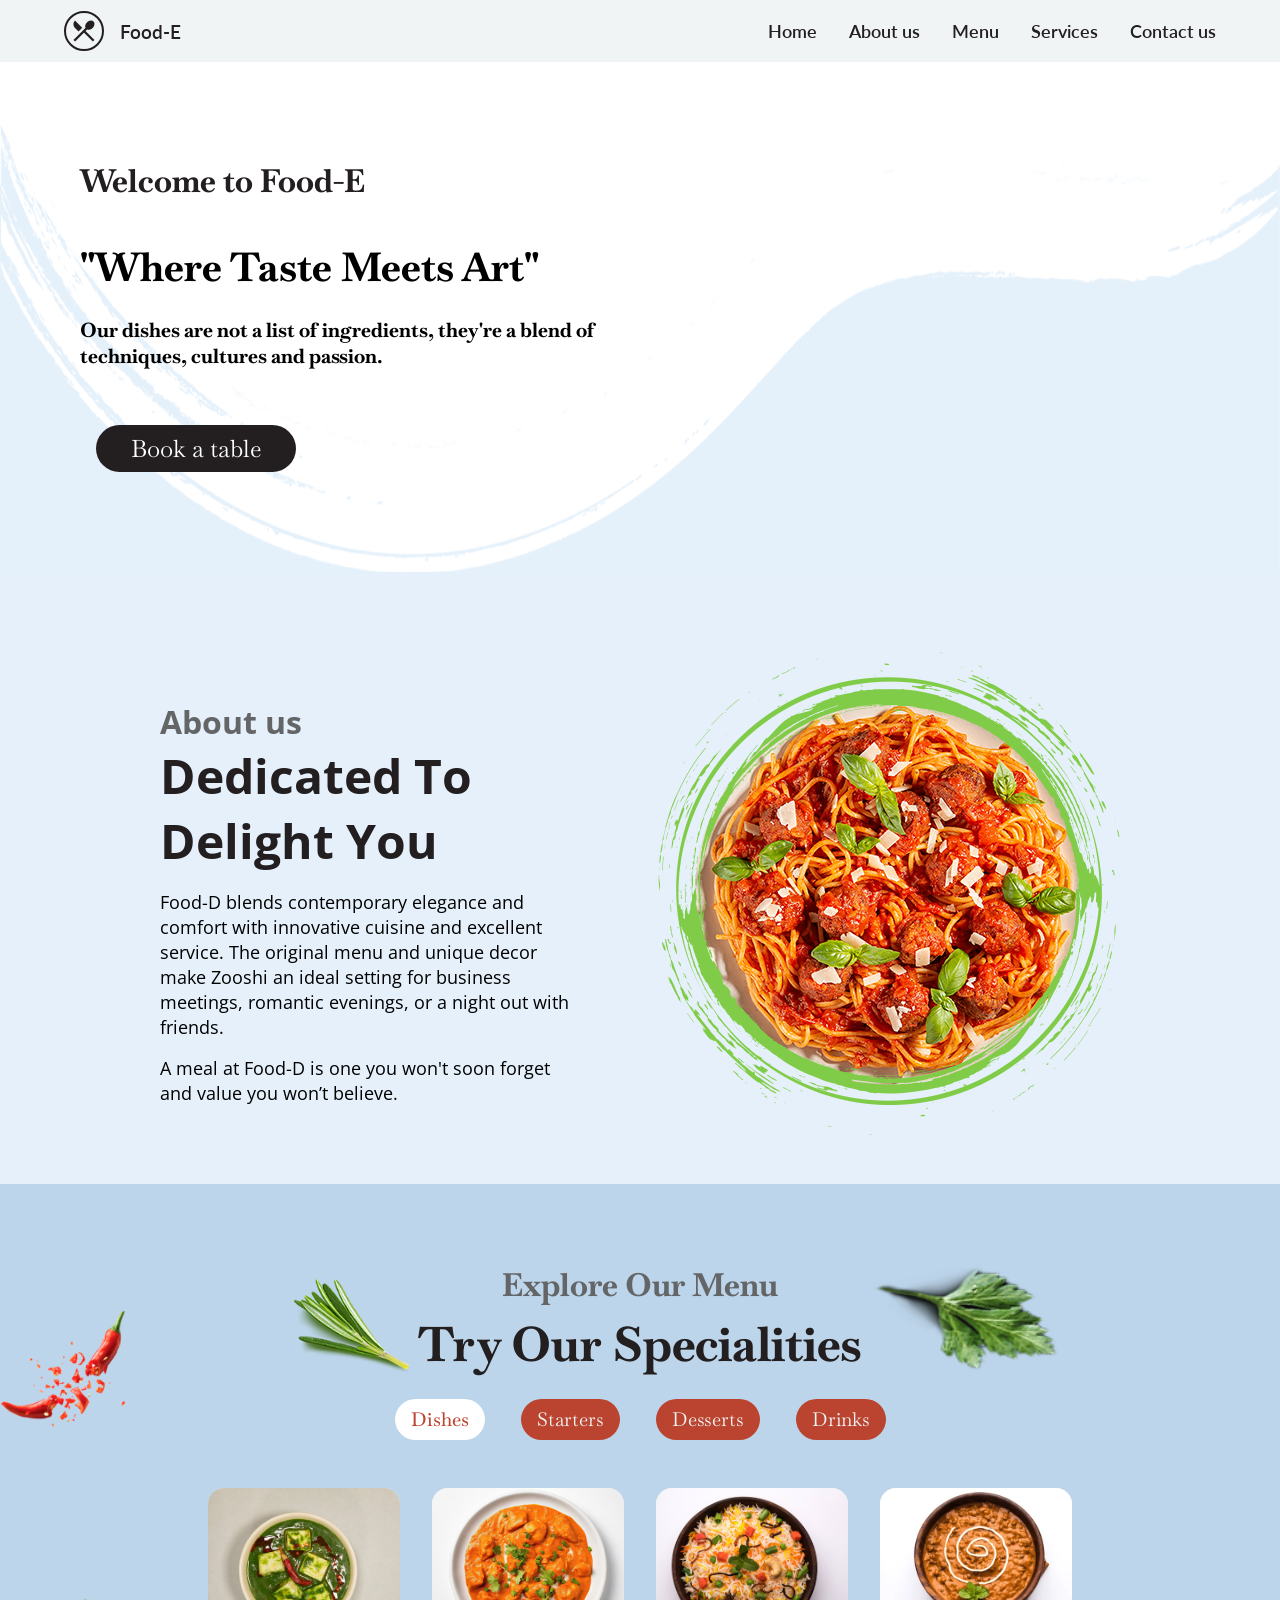
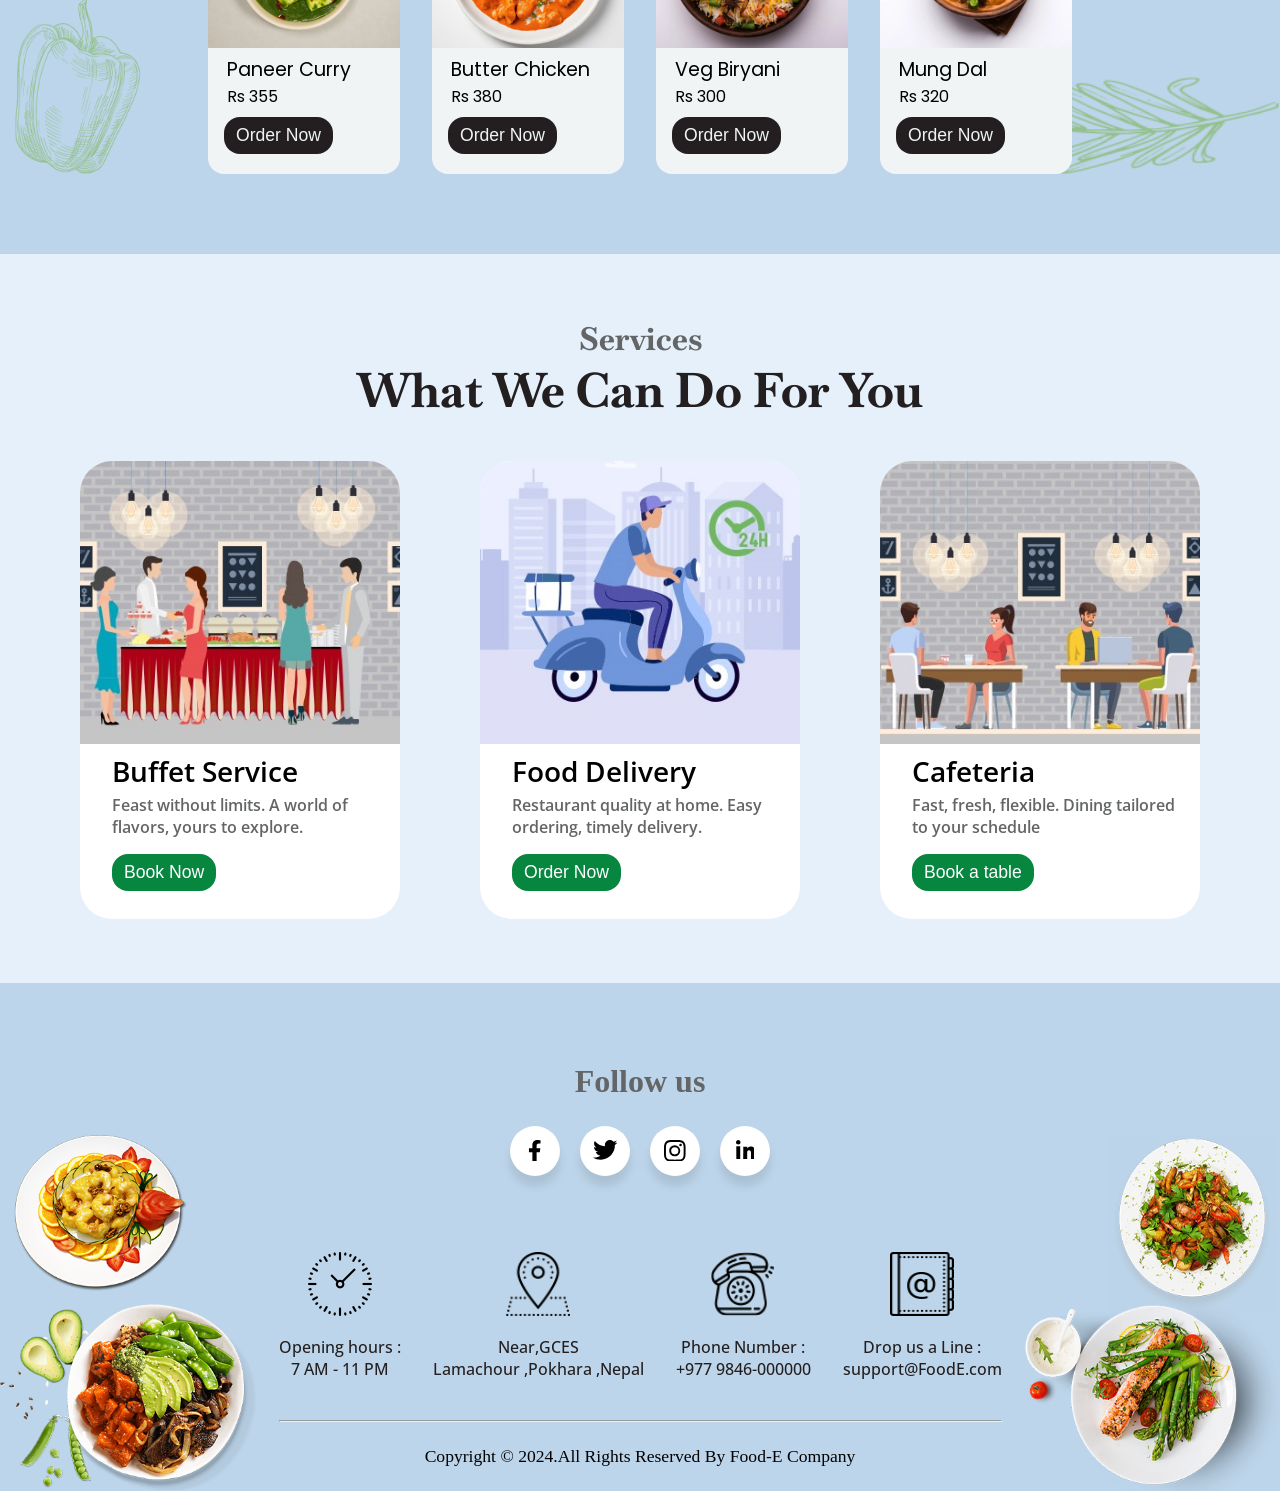
==== commit 2143da33: "Btn Css Updated" ====
--- a/index.html
+++ b/index.html
@@ -42,7 +42,7 @@
     <!-- home -->
     <div class="home" id="home">
       <div class="hero-section">
-        <h3>Welcome to Food-D</h3>
+        <h3>Welcome to Food-E</h3>
         <h1>"Where Taste Meets Art"</h1>
         <h6>Our dishes are not a list of ingredients, they're a blend of techniques, cultures and passion.</h6>
         <button class="book-table">Book a table</button>
@@ -81,8 +81,8 @@
   <div class="menu-card">
     <img src="images/dishes/Palak-Paneer.jpg" alt="image" loading="lazy">
     <div class="menu-card-text">
-      <p class="item-name">Palak Paneer</p>
-      <p class="price">&#8377; 355</p>
+      <p class="item-name">Paneer Curry</p>
+      <p class="price">Rs 355</p>
     </div>
     <button class="order-btn" data-item="Palak Paneer" data-price="355">Order Now</button>
   </div>
@@ -91,7 +91,7 @@
     <img src="images/dishes/butter-chicken.avif" alt="image" loading="lazy">
     <div class="menu-card-text">
       <p class="item-name">Butter Chicken</p>
-      <p class="price">&#8377; 380</p>
+      <p class="price">Rs 380</p>
     </div>
     <button class="order-btn" data-item="Butter Chicken" data-price="380">Order Now</button>
   </div>
@@ -99,8 +99,8 @@
   <div class="menu-card">
     <img src="images/dishes/vegetable biryani.jpg" alt="image" loading="lazy">
     <div class="menu-card-text">
-      <p class="item-name">Vegetable Biryani</p>
-      <p class="price">&#8377; 300</p>
+      <p class="item-name">Veg Biryani</p>
+      <p class="price">Rs 300</p>
     </div>
     <button class="order-btn" data-item="Vegetable Biryani" data-price="300">Order Now</button>
   </div>
@@ -108,8 +108,8 @@
   <div class="menu-card">
     <img src="images/dishes/dal-makhani.webp" alt="image" loading="lazy">
     <div class="menu-card-text">
-      <p class="item-name">Dal Makhani</p>
-      <p class="price">&#8377; 320</p>
+      <p class="item-name">Mung Dal</p>
+      <p class="price">Rs 320</p>
     </div>
     <button class="order-btn" data-item="Dal Makhani" data-price="320">Order Now</button>
   </div>
@@ -121,7 +121,7 @@
     <img src="images/starters/spring-rolls.jpg" alt="image" loading="lazy">
     <div class="menu-card-text">
       <p class="item-name">Spring Rolls</p>
-      <p class="price">&#8377; 180</p>
+      <p class="price">Rs 180</p>
     </div>
     <button class="order-btn" data-item="Spring Rolls" data-price="180">Order Now</button>
   </div>
@@ -129,8 +129,8 @@
   <div class="menu-card">
     <img src="images/starters/Papdi-Chat.jpg" alt="image" loading="lazy">
     <div class="menu-card-text">
-      <p class="item-name">Papdi Chat</p>
-      <p class="price">&#8377; 150</p>
+      <p class="item-name">Special Chat</p>
+      <p class="price">Rs 150</p>
     </div>
     <button class="order-btn" data-item="Papdi Chat" data-price="150">Order Now</button>
   </div>
@@ -138,8 +138,8 @@
   <div class="menu-card">
     <img src="images/starters/paneer-tikka.jpg" alt="image" loading="lazy">
     <div class="menu-card-text">
-      <p class="item-name">Paneer Tikka</p>
-      <p class="price">&#8377; 240</p>
+      <p class="item-name">Paneer Sadeko</p>
+      <p class="price">Rs 430</p>
     </div>
     <button class="order-btn" data-item="Paneer Tikka" data-price="240">Order Now</button>
   </div>
@@ -148,7 +148,7 @@
     <img src="images/starters/cheese-balls.jpg" alt="image" loading="lazy">
     <div class="menu-card-text">
       <p class="item-name">Cheese Balls</p>
-      <p class="price">&#8377; 190</p>
+      <p class="price">Rs 190</p>
     </div>
     <button class="order-btn" data-item="Cheese Balls" data-price="190">Order Now</button>
   </div>
@@ -160,7 +160,7 @@
     <img src="images/desserts/rasmalai.jpg" alt="image" loading="lazy">
     <div class="menu-card-text">
       <p class="item-name">Rasmalai</p>
-      <p class="price">&#8377; 130</p>
+      <p class="price">Rs 130</p>
     </div>
     <button class="order-btn" data-item="Rasmalai" data-price="130">Order Now</button>
   </div>
@@ -168,8 +168,8 @@
   <div class="menu-card">
     <img src="images/desserts/gajar-ka-halwa.jpg" alt="image" loading="lazy">
     <div class="menu-card-text">
-      <p class="item-name">Gajar ka Halwa</p>
-      <p class="price">&#8377; 140</p>
+      <p class="item-name">Gajar ko Haluwa</p>
+      <p class="price">Rs 140</p>
     </div>
     <button class="order-btn" data-item="Gajar ka Halwa" data-price="140">Order Now</button>
   </div>
@@ -178,7 +178,7 @@
     <img src="images/desserts/Mango-Kulfi.jpg" alt="image" loading="lazy">
     <div class="menu-card-text">
       <p class="item-name">Mango Kulfi</p>
-      <p class="price">&#8377; 100</p>
+      <p class="price">Rs 100</p>
     </div>
     <button class="order-btn" data-item="Mango Kulfi" data-price="100">Order Now</button>
   </div>
@@ -187,7 +187,7 @@
     <img src="images/desserts/kheer.jpg" alt="image" loading="lazy">
     <div class="menu-card-text">
       <p class="item-name">Kheer</p>
-      <p class="price">&#8377; 120</p>
+      <p class="price">Rs 120</p>
     </div>
     <button class="order-btn" data-item="Kheer" data-price="120">Order Now</button>
   </div>
@@ -198,8 +198,8 @@
   <div class="menu-card">
     <img src="images/drinks/masala-chai.jpg" alt="image" loading="lazy">
     <div class="menu-card-text">
-      <p class="item-name">Masala Chai</p>
-      <p class="price">&#8377; 50</p>
+      <p class="item-name">Masala Tea</p>
+      <p class="price">Rs 50</p>
     </div>
     <button class="order-btn" data-item="Masala Chai" data-price="50">Order Now</button>
   </div>
@@ -208,7 +208,7 @@
     <img src="images/drinks/cold-coffee.jpg" alt="image" loading="lazy">
     <div class="menu-card-text">
       <p class="item-name">Cold Coffee</p>
-      <p class="price">&#8377; 120</p>
+      <p class="price">Rs 120</p>
     </div>
     <button class="order-btn" data-item="Cold Coffee" data-price="120">Order Now</button>
   </div>
@@ -217,7 +217,7 @@
     <img src="images/drinks/lassi.jpg" alt="image" loading="lazy">
     <div class="menu-card-text">
       <p class="item-name">Lassi</p>
-      <p class="price">&#8377; 80</p>
+      <p class="price">Rs 80</p>
     </div>
     <button class="order-btn" data-item="Lassi" data-price="80">Order Now</button>
   </div>
@@ -226,7 +226,7 @@
     <img src="images/drinks/orange-juice.jpg" alt="image" loading="lazy">
     <div class="menu-card-text">
       <p class="item-name">Orange Juice</p>
-      <p class="price">&#8377; 100</p>
+      <p class="price">Rs 100</p>
     </div>
     <button class="order-btn" data-item="Orange Juice" data-price="100">Order Now</button>
   </div>
@@ -238,7 +238,7 @@
 <!--Order form-->
     <div class="order-form">
         <h2>Order Form</h2>
-        <img src="logo.png" alt="Company Logo" width="100">
+        <img src="images/logo.jpeg" alt="Company Logo" width="100">
         <p>Order ID: <span id="order-id"></span></p>
         <form id="order-details">
             <label for="customer-name">Customer Name:</label>
@@ -256,9 +256,9 @@
     <!--Book table-->
     <div class="table-reservation-form" id="reservation-popup">
       <h2>Table Reservation</h2>
-      <img src="logo.png" alt="Company Logo" width="100">
+      <img src="images/logo.jpeg" alt="Company Logo" width="100">
       <p>Confirmation ID: <span id="confirmation-id"></span></p>
-      <form id="table-reservation" enctype="multipart/form-data">
+      <form id="table-reservation" enctype="multipart/form-data" action="store.php" method="post">
           <label for="customer-name">Customer Name:</label>
           <input type="text" id="customer-name" name="customer-name" required><br><br>
           <label for="customer-address">Customer Address:</label>
@@ -273,11 +273,10 @@
               <option value="6:00 PM">6:00 PM</option>
               <option value="7:00 PM">7:00 PM</option>
               <option value="8:00 PM">8:00 PM</option>
-          </select><br><br>
-          <label for="signature">Signature:</label>
-          <input type="file" id="signature" name="signature" accept="image/png, image/jpeg"><br><br>
-          <button type="button" id="confirm-reservation">Confirm Reservation</button>
-          <button type="button" id="cancel-reservation">Cancel</button>
+          </select><br><br>        
+          
+          <input type="submit" value="Confirm Reservation" id="confirm-reservation"><br><br>
+          <button type="button" id="cancel-reservation">CancelReservation</button>
       </form>
   </div>
   
@@ -394,7 +393,7 @@
         <div class="email">
           <img src="icons/email.png" alt="image">
           <p>Drop us a Line :</p>
-          <p>support@foodi.com</p>
+          <p>support@FoodE.com</p>
         </div>
 
       </div>
@@ -406,7 +405,7 @@
     
 
     <div class="copyright">
-      Copyright &copy; 2024.All Rights Reserved By FoodI Company
+      Copyright &copy; 2024.All Rights Reserved By Food-E Company
     </div>
   </footer>
 
--- a/style.css
+++ b/style.css
@@ -449,6 +449,7 @@
 }
 /* CSS for Order Form */
 .order-form {
+  font-weight: bold;
   max-width: 600px;
   margin: 0 auto;
   padding: 20px;
@@ -459,6 +460,7 @@
 }
 
 .order-form h2 {
+  font-weight: bold;
   text-align: center;
   font-size: 24px;
   color: #333;
@@ -483,6 +485,7 @@
 
 .order-form form {
   margin-top: 20px;
+  font-weight: bold;
 }
 
 .order-form label {
@@ -496,7 +499,7 @@
   padding: 8px;
   margin-bottom: 10px;
   font-size: 14px;
-  border: 1px solid #ccc;
+  border: 1px solid #51a84c;
   border-radius: 4px;
 }
 
@@ -509,10 +512,12 @@
 
 .order-form #order-items {
   margin-bottom: 10px;
+  font-weight: bold;
 }
 
 .order-form #total-amount {
   font-weight: bold;
+  color: red;
 }
 
 .order-form button {
@@ -535,7 +540,7 @@
 }
 
 .order-form #add-more-items:hover {
-  background-color: #218838;
+  background-color:orange;
 }
 
 .order-form #place-order {
@@ -543,7 +548,7 @@
 }
 
 .order-form #place-order:hover {
-  background-color: #c82333;
+  background-color:orange;
 }
 
 .order-form #cancel-order {
@@ -551,7 +556,7 @@
 }
 
 .order-form #cancel-order:hover {
-  background-color: #5a6268;
+  background-color: orange;
 }
 /*Book table Form*/
 .book-table{
@@ -577,6 +582,7 @@
 
 /* Form */
 .table-reservation-form {
+  font-weight: bold;
   display: none;
   position: fixed;
   top: 50%;
@@ -612,6 +618,7 @@
 
 .table-reservation-form #confirmation-id {
   font-weight: bold;
+  color: red;
 }
 
 .table-reservation-form form {
@@ -629,7 +636,7 @@
   padding: 8px;
   margin-bottom: 10px;
   font-size: 14px;
-  border: 1px solid #ccc;
+  border: 1px solid rgb(75, 135, 75);
   border-radius: 4px;
 }
 
@@ -641,9 +648,8 @@
 }
 
 .table-reservation-form button:first-child {
-  background-color: #35dc4e;
-  color: #fff;
-  border: none;
+  background-color:green;
+  color:white;
 }
 
 .table-reservation-form button:first-child:hover {
@@ -658,5 +664,47 @@
 }
 
 .table-reservation-form button:last-child:hover {
-  background-color: #9c1f2c;
-}+  background-color:orange;
+}
+/*Book Table Button*/
+/* Confirm Reservation  */
+#confirm-reservation {
+  background-color: #4CAF50; 
+  color: white; /* White text */
+  padding: 12px 25px;
+  border: none;
+  border-radius: 18px;
+  font-size: 18px;
+  cursor: pointer;
+  transition: background-color 0.3s, transform 0.3s, box-shadow 0.3s;
+  font-family: 'Arial', sans-serif;
+  box-shadow: 0 4px 6px rgba(0, 0, 0, 0.1); 
+  margin-left: 4px;
+}
+
+#confirm-reservation:hover {
+  background-color: #45a049; 
+  transform: scale(1.05); 
+  box-shadow: 0 6px 8px rgba(0, 0, 0, 0.2); 
+}
+
+/* Cancel button styles */
+#cancel-reservation {
+  background-color: #f44336; 
+  color: white; 
+  padding: 12px 25px;
+  border: none;
+  border-radius: 18px;
+  font-size: 18px;
+  cursor: pointer;
+  transition: background-color 0.3s, transform 0.3s, box-shadow 0.3s;
+  font-family: 'Arial', sans-serif;
+  box-shadow: 0 4px 6px rgba(0, 0, 0, 0.1); 
+}
+
+#cancel-reservation:hover {
+  background-color: #e53935; 
+  transform: scale(1.05); 
+  box-shadow: 0 6px 8px rgba(0, 0, 0, 0.2); 
+}
+/*Css Ends for the button of table booking */
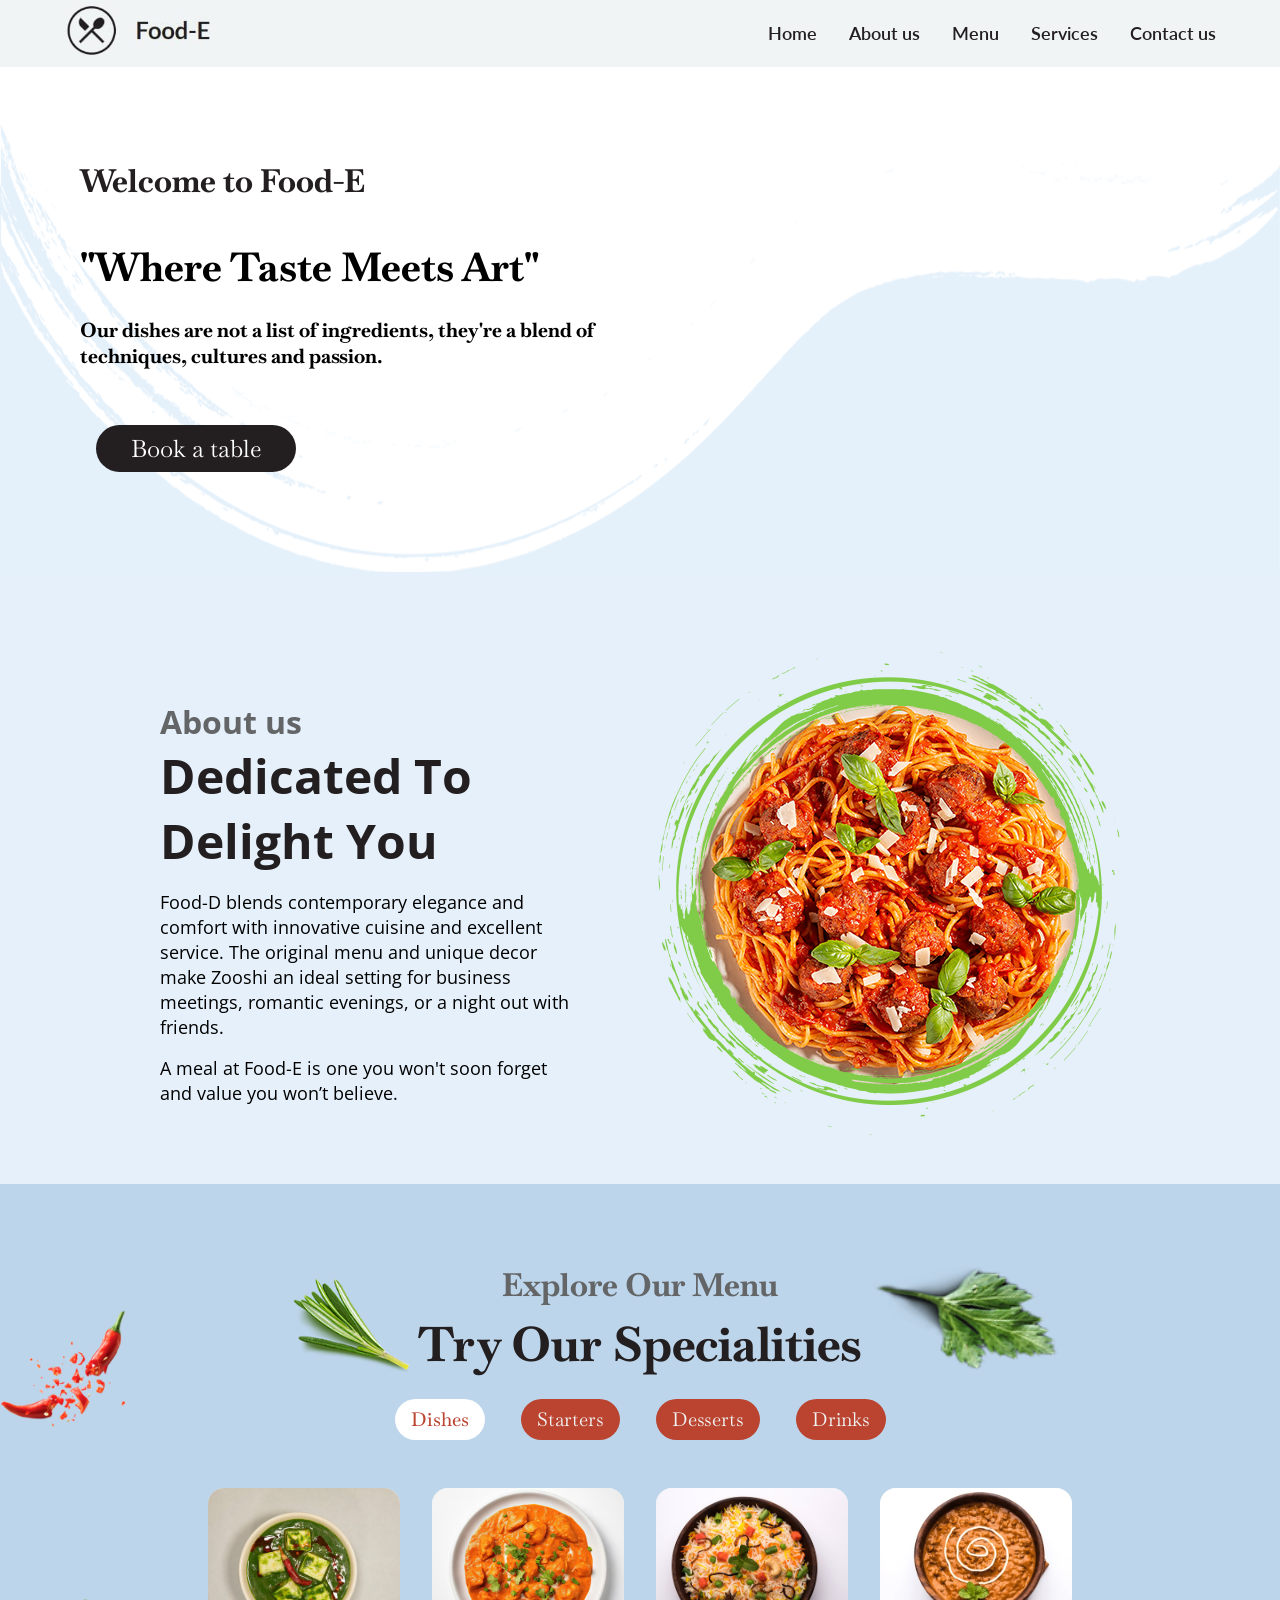
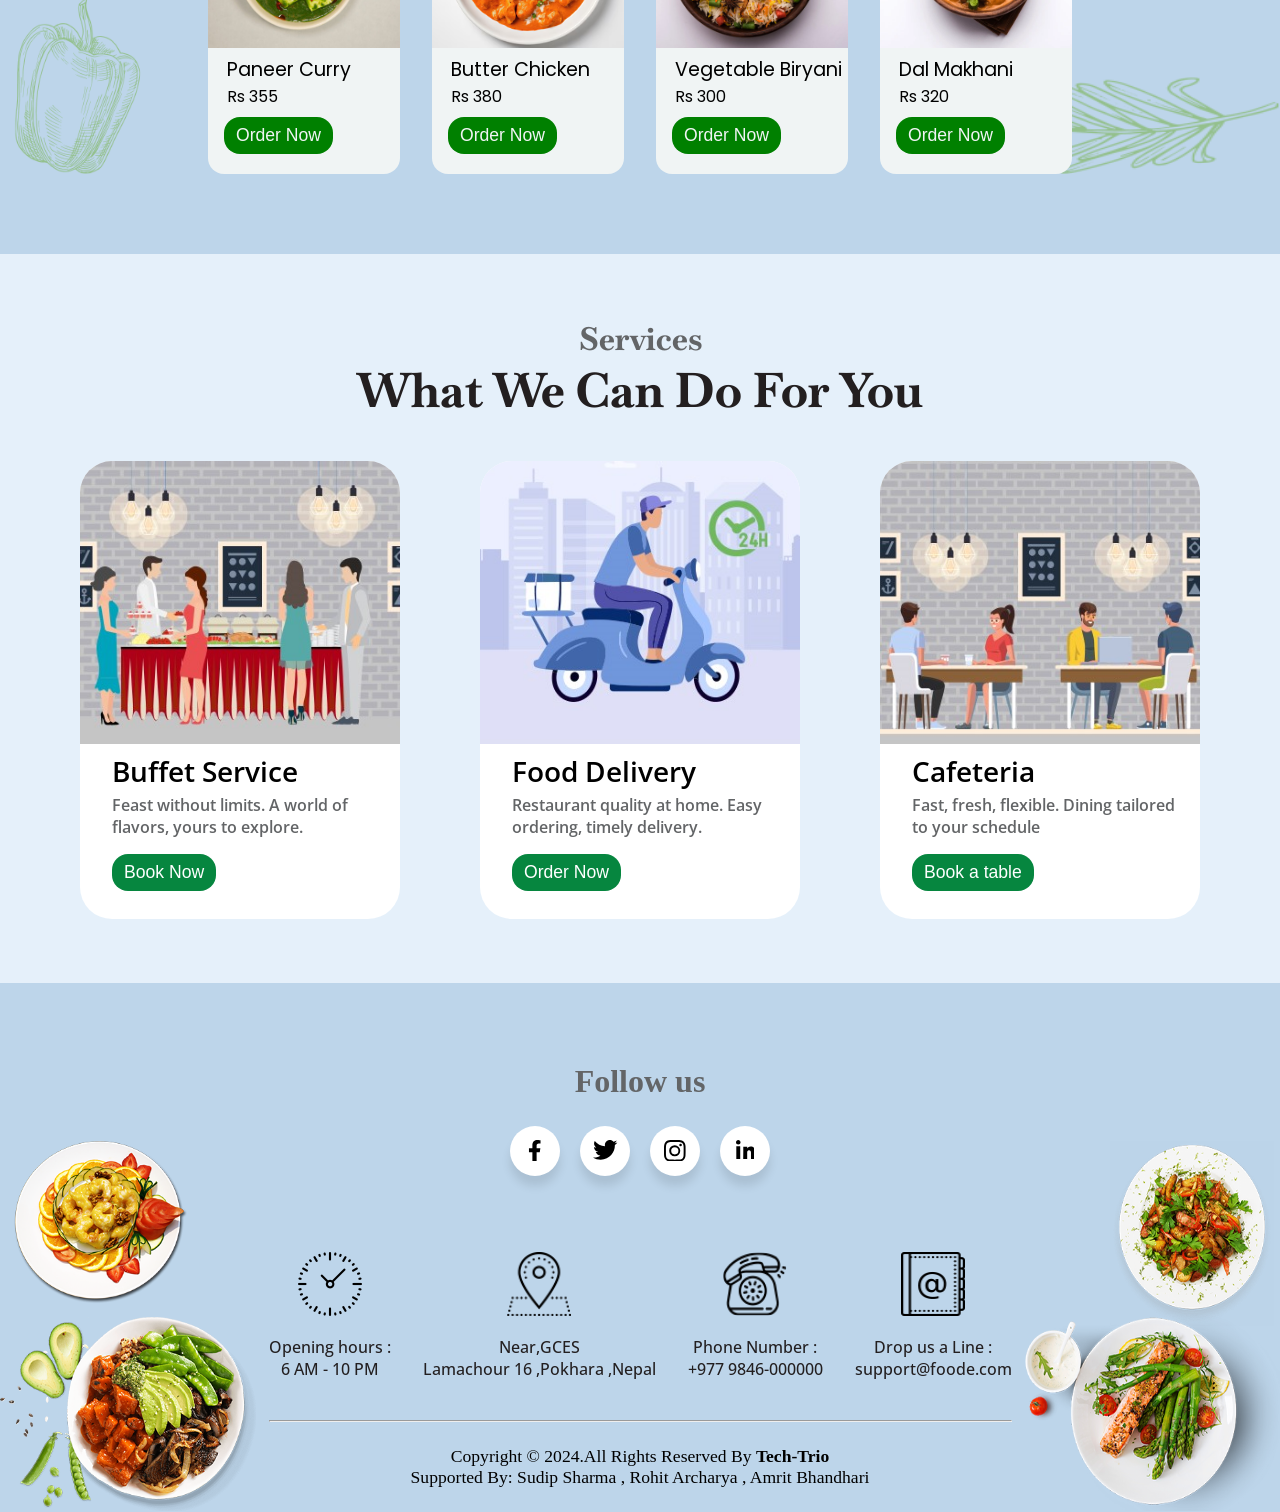
==== commit 19edac8d: "Minor Correction Completed" ====
--- a/index.html
+++ b/index.html
@@ -23,10 +23,11 @@
 <body>
   <header>
     <div class="brand">
-      <span class="material-symbols-outlined" id="logo">
+      <!--<span class="material-symbols-outlined" id="logo">
         restaurant_menu
-      </span>
-      <span class="brand-name">Food-E</span>
+      </span>-->
+      <a href="#"><img src="images/logo.jpeg" style="width: 70%;"></a>
+      <!--<a href="#"><span class="brand-name">Food-E</span></a>-->
     </div>
     <nav class="desktop-nav">
       <a href="#home">Home</a>
@@ -58,7 +59,7 @@
         <p>Food-D blends contemporary elegance and comfort with innovative cuisine and excellent service. The
           original menu and unique decor make Zooshi an ideal setting for business meetings, romantic evenings, or a
           night out with friends.</p>
-        <p>A meal at Food-D is one you won't soon forget and value you won’t believe.</p>
+        <p>A meal at Food-E is one you won't soon forget and value you won’t believe.</p>
       </div>
       <img src="images/about.png" alt="" srcset="" loading="lazy">
     </div>
@@ -99,7 +100,7 @@
   <div class="menu-card">
     <img src="images/dishes/vegetable biryani.jpg" alt="image" loading="lazy">
     <div class="menu-card-text">
-      <p class="item-name">Veg Biryani</p>
+      <p class="item-name">Vegetable Biryani</p>
       <p class="price">Rs 300</p>
     </div>
     <button class="order-btn" data-item="Vegetable Biryani" data-price="300">Order Now</button>
@@ -108,7 +109,7 @@
   <div class="menu-card">
     <img src="images/dishes/dal-makhani.webp" alt="image" loading="lazy">
     <div class="menu-card-text">
-      <p class="item-name">Mung Dal</p>
+      <p class="item-name">Dal Makhani</p>
       <p class="price">Rs 320</p>
     </div>
     <button class="order-btn" data-item="Dal Makhani" data-price="320">Order Now</button>
@@ -129,10 +130,10 @@
   <div class="menu-card">
     <img src="images/starters/Papdi-Chat.jpg" alt="image" loading="lazy">
     <div class="menu-card-text">
-      <p class="item-name">Special Chat</p>
+      <p class="item-name">Special Chaat</p>
       <p class="price">Rs 150</p>
     </div>
-    <button class="order-btn" data-item="Papdi Chat" data-price="150">Order Now</button>
+    <button class="order-btn" data-item="Special Chaat" data-price="150">Order Now</button>
   </div>
   <!-- menu-card 3 -->
   <div class="menu-card">
@@ -141,7 +142,7 @@
       <p class="item-name">Paneer Sadeko</p>
       <p class="price">Rs 430</p>
     </div>
-    <button class="order-btn" data-item="Paneer Tikka" data-price="240">Order Now</button>
+    <button class="order-btn" data-item="Paneer Sadeko" data-price="240">Order Now</button>
   </div>
   <!-- menu-card 4 -->
   <div class="menu-card">
@@ -201,7 +202,7 @@
       <p class="item-name">Masala Tea</p>
       <p class="price">Rs 50</p>
     </div>
-    <button class="order-btn" data-item="Masala Chai" data-price="50">Order Now</button>
+    <button class="order-btn" data-item="Masala Tea" data-price="50">Order Now</button>
   </div>
   <!-- menu-card 2 -->
   <div class="menu-card">
@@ -246,7 +247,7 @@
             <label for="customer-address">Customer Address:</label>
             <input type="text" id="customer-address" name="customer-address" required><br><br>
             <div id="order-items"></div>
-            <p>Total: $<span id="total-amount">0</span></p>
+            <p>Total: Rs <span id="total-amount">0</span></p>
             <button type="button" id="add-more-items">Add More Items</button>
             <button type="button" id="place-order">Order Now</button>
             <button type="button" id="cancel-order">Cancel</button>
@@ -295,7 +296,7 @@
           <div class="service-menu-card-body">
             <p class="service-name">Buffet Service</p>
             <p class="service-desciption">Feast without limits. A world of flavors, yours to explore.</p>
-            <button class="order-btn" data-item="Per Plate" data-price="150">Book Now</button>
+            <button class="order-btn" data-item="PerDishes" data-price="150">Book Now</button>
           </div>
         </div>
 
@@ -304,7 +305,7 @@
           <div class="service-menu-card-body">
             <p class="service-name">Food Delivery</p>
             <p class="service-desciption">Restaurant quality at home. Easy ordering, timely delivery.</p>
-            <button class="order-btn" data-item="Delivery Charge" data-price="50">Order Now</button>
+            <button class="order-btn" data-item="Delivery Charges" data-price="150">Order Now</button>
           </div>
         </div>
 
@@ -375,13 +376,13 @@
         <div class="timing">
           <img src="icons/timing.png" alt="image">
           <p>Opening hours : </p>
-          <p>7 AM - 11 PM</p>
+          <p>6 AM - 10 PM</p>
         </div>
 
         <div class="location">
           <img src="icons/location.png" alt="image">
           <p>Near,GCES</p>
-          <p>Lamachour ,Pokhara ,Nepal</p>
+          <p>Lamachour 16 ,Pokhara ,Nepal</p>
         </div>
 
         <div class="phone">
@@ -393,7 +394,7 @@
         <div class="email">
           <img src="icons/email.png" alt="image">
           <p>Drop us a Line :</p>
-          <p>support@FoodE.com</p>
+          <p>support@foode.com</p>
         </div>
 
       </div>
@@ -405,7 +406,8 @@
     
 
     <div class="copyright">
-      Copyright &copy; 2024.All Rights Reserved By Food-E Company
+      Copyright &copy; 2024.All Rights Reserved By <strong>Tech-Trio</strong><br>
+        Supported By: Sudip Sharma  ,  Rohit Archarya , Amrit Bhandhari
     </div>
   </footer>
 
--- a/style.css
+++ b/style.css
@@ -40,6 +40,9 @@
   gap: 1rem;
   font-size: 1.2rem;
 }
+.brand-name{
+  color:var(--black);
+}
 #logo {
   font-size: 1.75rem;
   border-radius: 50%;
@@ -217,7 +220,7 @@
   font-size: 1.1rem;
   padding: 0.5rem 0.75rem;
   border-radius: 1rem;
-  background-color: var(--black);
+  background-color: green;
   color: var(--light);
   border: none;
 }
@@ -316,6 +319,7 @@
 .copyright{
   font-size: 1.1rem;
   margin-top: 1.5rem;
+  text-align: center;
 }
 
 /* follow */
@@ -436,6 +440,8 @@
   padding: 20px;
   border: 2px solid #b51111;
   z-index: 1000;
+  border-radius: 30px;
+  box-shadow:yellowgreen;
 }
 .order-overlay {
   display: none;
@@ -594,6 +600,7 @@
   border: 2px solid #b51111;
   z-index: 1000;
   box-shadow: 0 0 10px rgba(0, 0, 0, 0.1);
+  border-radius: 45px;
 }
 
 .table-reservation-form h2 {
